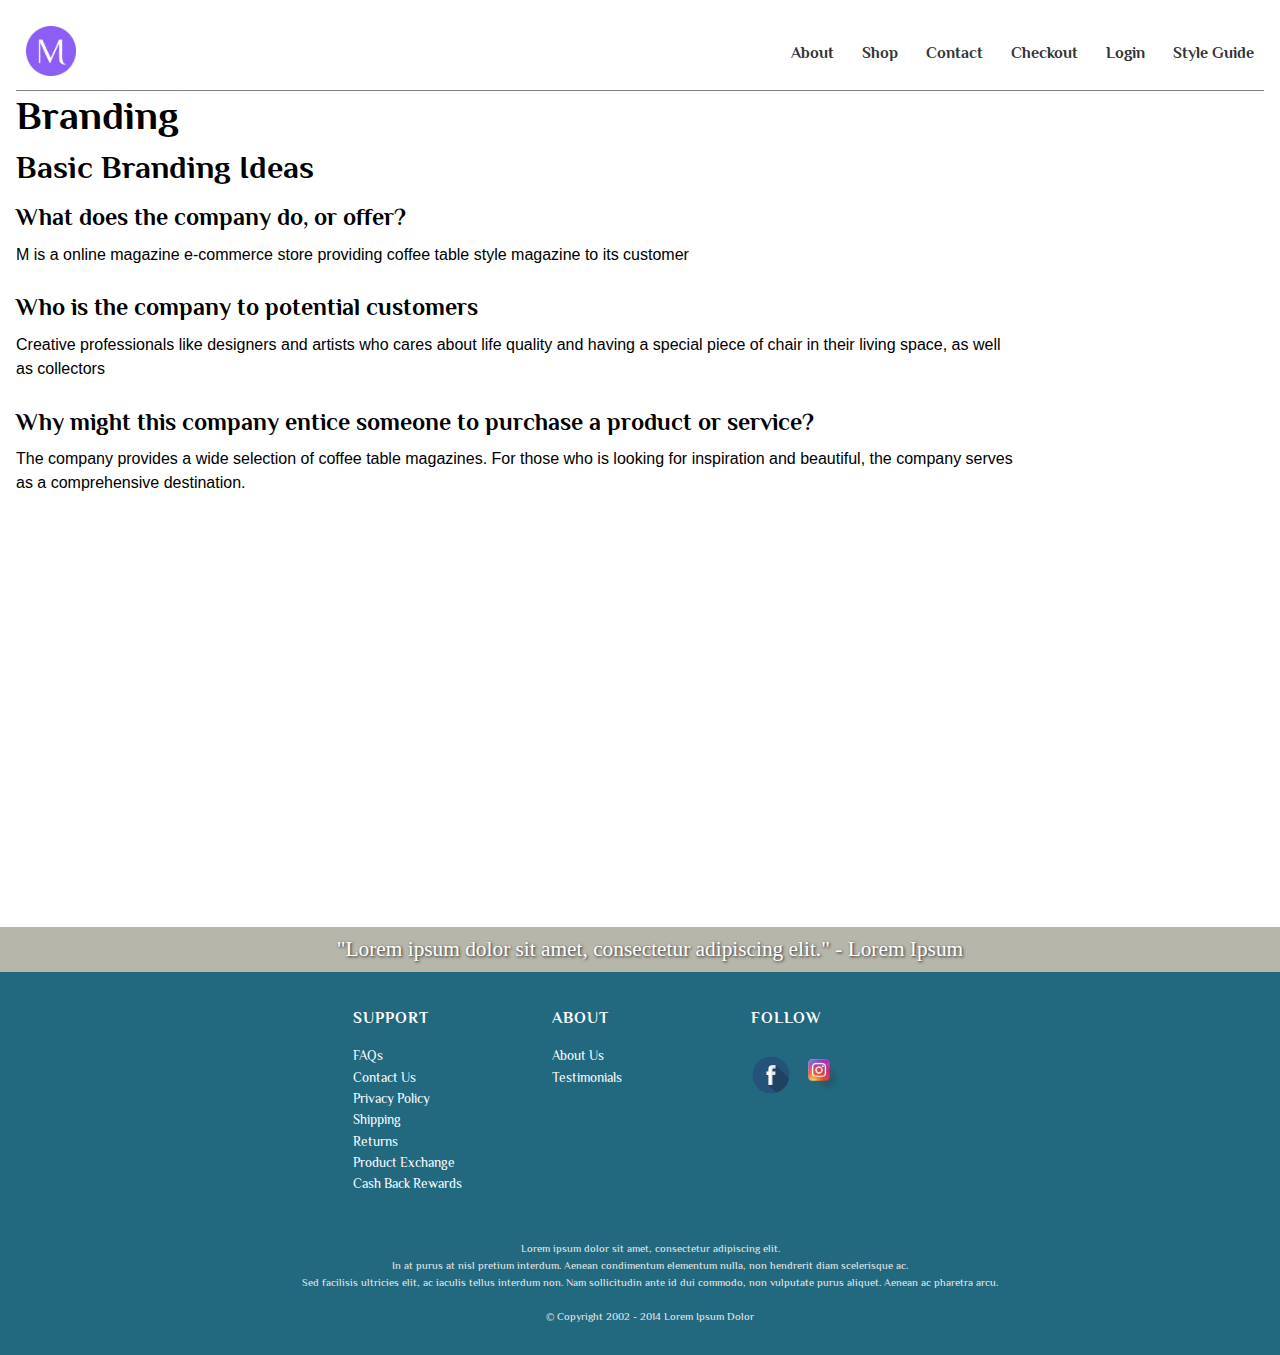
==== about.html @ 42def0a6 "added footer to all pages" ====
<!DOCTYPE html>
<html>
    <head>
        <meta charset="utf-8">
        <title>P01 - Style Guide Template</title>
        <link href="css/main.css" rel="stylesheet">
        <link rel="stylesheet" href="css/font.css">
        <link rel="stylesheet" href="css/normalize.css">
      </head>

      <div class="navbar">
        <div class="logo">
            <a href="homepage.html"><img src="img/logo.jpg" alt="Logo" width="100"></a>
        </div>
        <nav>
          <ul>
            <li><a href="#">About</a></li>
            <li><a href="shopping.html">Shop</a></li>
            <li><a href="contact.html">Contact</a></li>
            <li><a href="checkout.html">Checkout</a></li>
            <li><a href="login.html">Login</a></li>
            <li><a href="index.html">Style Guide</a></li>
          </ul>
        </nav>
      </div>

      <section class="element">
        <section class="branding">
            <h2>Branding</h2>
            <h3>Basic Branding Ideas</h3>
            <h4> What does the company do, or offer?</h4>
            <p>M is a online magazine e-commerce store providing coffee table style magazine to its customer </p>
            <h4> Who is the company to potential customers</h4>
            <p>Creative professionals like designers and artists who cares about life quality and having a special piece of chair in their living space, as well as collectors</p>
            <h4> Why might this company entice someone to purchase a product or service?</h4>
            <p>The company provides a wide selection of coffee table magazines. For those who is looking for inspiration and beautiful, the company serves as a comprehensive destination.</p>
        </section>
      </section>

      <div class="footerTest">
        <div id="motto">
          "Lorem ipsum dolor sit amet, consectetur adipiscing elit." - Lorem Ipsum
        </div>
        <div id="footerTest">
          <div class="footerWrap">
              <div class="toe">
                <h3>Support</h3>
                <a href="#">FAQs</a>
                <a href="#">Contact Us</a>
                <a href="#">Privacy Policy</a>
                <a href="#">Shipping</a>
                <a href="#">Returns</a>
                <a href="#">Product Exchange</a>
                <a href="#">Cash Back Rewards</a>
              </div>
              <div class="toe">
                <h3>About</h3>
                <a href="#">About Us</a>
                <a href="#">Testimonials</a>
              </div>
              <div class="toe">
                <h3>Follow</h3>
                <div id="social">
                  <img src="img/fb.png" alt="facebook" style="width:40px">
                  <img src="img/ig.png" alt="instagram" style="width: 50px;">
                </div>
                    
              </div>
            </div>
          </div>
        <div id="legal">
          Lorem ipsum dolor sit amet, consectetur adipiscing elit.
          <br>In at purus at nisl pretium interdum. Aenean condimentum elementum nulla, non hendrerit diam scelerisque ac.
            <br>Sed facilisis ultricies elit, ac iaculis tellus interdum non. Nam sollicitudin ante id dui commodo, non vulputate purus aliquet. Aenean ac pharetra arcu.
      <br><br>© Copyright 2002 - 2014 Lorem Ipsum Dolor
        </div>
      </div>

</html>
---- css/main.css ----
/*
  STYLE GUIDE STYLING 
  Default styling for the style guide 
*/





body {
  font-family: "Philosopher",serif;
  margin: 1rem !important;
  font-size: 1.0em;
}



/*
  having a line between each element section
*/

.element {
  padding-bottom: 2rem;
  border-top-width: 0.1rem;
  border-top-style: solid;
  border-top-color: #7F7F7F;
}


/** 
  heading and body styles
**/

h1{
  font-size: 3rem !important; /** 3times bigger than regular 1.0em **/
  margin-bottom: 1rem;
  
  }

h2 {
  font-size: 2.5rem;
  margin-bottom: 1rem;
}

h2:not(.specialH2){
  margin-top: 1rem;
  font-size: 2.5rem;
  margin-bottom: 1rem;
  

}


h2.specialH2{
  font-size: 2.5rem;
  margin-bottom: 1rem;
  
}

h3 {
  font-size: 2rem;
  margin-bottom: 1rem;
}

h4 {
  font-size: 1.5rem;
  margin-bottom: 1rem;
}

p {
  margin-top: 10px;
  max-width: 80%;
  font-family: Arial, Helvetica, sans-serif;
  line-height: 24px;
  font-size: 16px;
}

.biggerP{
font-size: 24px;
font-weight: normal;
margin-bottom: 16px;
margin-top: 16px;
}

.brandH1{

  margin-bottom: 0;
}
/** 
  in text link interaction
**/

.intextLink{
  
  text-decoration: none;
  color: #8C5EF6;
}

.intextLink:hover,
.intextLink:focus {

  text-decoration: underline;
  color: #8C5EF6;
}


  /* main nav style */
.navbar {
  display: flex;
  justify-content: space-between;
  align-items: center;
  background-color: #ffffff;
  padding: 10px;
}

.logo img {
  height: auto;
  width: 50px;
}

nav ul {
  list-style: none;
  margin: 0;
  padding: 0;
}

nav ul li {
  display: inline-block;
  margin-left: 24px;
}

nav ul li a {
  text-decoration: none;
  color: #333333;
  font-weight: bold;
}

nav ul li a:hover {
  color: #8C5EF6;
}

 /* top nav style */

nav a:hover {
  text-decoration: none;
  color:#8C5EF6;
}
nav a:focus{
  text-decoration: none;
  color:#8C5EF6;

}

/** 
  Task 4: Add a different hover and focus state styling to the image as a link.
  Source: from lab tutorial May 25
**/

img:hover, img:focus{
transform: scale(1.1);

}

code {
  background-color: #EEE;
  padding: 0.5rem;
  display: block;
}

/** radio with label **/
.radioGroup {
  display: flex;
  
}

.radioGroup label {
  display: flex;
  align-items: center;
  margin-right: 20px;
  
}

.radioGroup input[type="radio"] {
  margin-right: 5px;
}



/** \ Style the <input> and <label> source: https://learn.shayhowe.com/html-css/building-forms/ **/

.input-container {
  display: flex;
  flex-direction: column;
}
.input-container input[type="text"] {
  resize: vertical ;
  border-radius: 5px ;
  border: 1px solid gray ;
  max-width: 400px ;
  
}

input[type="text"]:hover, input[type="text"]:focus{
  border: 2px solid #8C5EF6 ;
}

.input-container #username {
 
  font-weight: bold ;
  color: black ;
}
/* 
  INTERACTIVE ELEMENTS -------------------
*/



/* Styling for the navigation button */

.submit:hover, .submit:focus {
  opacity: 0.7;
}

.submit{
  background-color: #8C5EF6;
  color: white;
  padding: 12px 20px;
  border: none;
  border-radius: 4px;
  text-decoration: none;
  font-size: 16px;

}

.reset{
  background-color: white;
  color: #8C5EF6;
  padding: 10px 20px;
  border: 2px solid #8C5EF6;
  border-radius: 4px;
  text-decoration: none;
  font-size: 16px;

}
.reset:hover, .reset:focus {
  opacity: 0.7;
}




/* 
  COMBINED ELEMENTS ------------------
*/


/* 
  Product list ELEMENTS -------------------
*/
.productCardContainer {
  display: flex;
  justify-content: space-between;

}

.productCard{
  
  box-shadow: 0 4px 8px 0 rgba(0, 0, 0, 0.2);
  width: 300px;
  height: auto;
  margin: auto;
  text-align: center;
  border-radius: 5px;

}


.price {
  color: #7F7F7F;
  margin: 0px;
  max-width: 100%;
}

.productText{
  margin: 16px;
  max-width: 100%;
}

.productCard .submit{
  margin-bottom: 24px;
  margin-top:auto;
}



/**Payment form style**/

.expiry-cvv-container {
  display: flex;
  justify-content: space-between;
}

.expiry-container,
.cvv-container {
  width: calc(50% - 5px);
}

.expiry-container label,
.cvv-container label {
  display: block;
  margin-bottom: 6px;
}

input[type=text] {
  color: black;
  width: 100%;
  padding: 12px;
  border: 1px solid #ccc;
  border-radius: 4px;
  box-sizing: border-box;
  margin-top: 6px;
  margin-bottom: 16px;
  resize: vertical;
}

input[type=submit] {
  background-color: #8C5EF6;
  color: white;
  padding: 12px 20px;
  border: none;
  border-radius: 4px;
  cursor: pointer;
}

input[type=submit]:hover {
  opacity: 0.7;
}

.PaymentForm {
  border-radius: 5px;
 
  padding: 20px;
  max-width: 400px;
  margin: 0 auto;
  background-color: #ffffff;

  box-shadow: 1px 4px 8px 1px rgba(0, 0, 0, 0.2);
}




/* Colors
// ---------------------*/
.color-1 {background: black;} 
.color-2 {background: white; border: 1px solid #7F7F7F;} 
.color-3 {background: #8C5EF6;} 
.color-4 {background: #7F7F7F;}



ul#colors {
  width: 50%; 
  position: relative; 
  padding-top: 30px; 
  margin: 0 auto; 
  margin-bottom: 75px; 
  text-align: center; 
  list-style: none;
  display: flex; 
  justify-content: center;
  flex-wrap: wrap;
}


li.colorCircle { 
  width: 100px; 
  height: 100px; 
  border-radius: 50%;
  display: flex; 
  align-items: center;
  display: inline-block; 
  justify-content: center;
  margin-right: 32px;}

.colorHex { 
  position: relative; 
  color: black; 
  top: 120px; 
 
  
  white-space: nowrap;
}

.colorHex p{
  text-align: center;
  line-height: 10px;
}

  /** Check out cart**/

  .wholecart{
    overflow: auto;
    
    
  }
  .CartContainer{
    width: 70%;
    height: auto;
    background-color: #ffffff;
      border-radius: 8px;
      box-shadow: 1px 4px 8px 1px rgba(0, 0, 0, 0.2);
      
  }
  
  .Header{
    margin: auto;
    width: 90%;
    height: 15%;
    display: flex;
    justify-content: space-between;
    align-items: center;
  }
  
  .Heading{
    color: black;
    margin-top: 16px !important;
    margin-bottom: 24px !important;
  }
  
  .Action{
    font-size: 14px;
    color: #7F7F7F;
    cursor: pointer;
    border-bottom: 1px solid #7F7F7F;
  }
  
  .Cart-Items{
    margin: auto;
    width: 90%;
    height: 30%;
    display: flex;
    justify-content: space-between;
    align-items: center;
    margin-bottom: 24px;
  }

  .image-box{
    width: 15%;
    text-align: center;
  }
  .about{
    height: 100%;
    width: 24%;
  }

  .title{
    color: black;
    margin: 0 !important;
  }

 
 
  
  .counter{
    width: 15%;
    display: flex;
    justify-content: space-between;
    align-items: center;
  }

  .btn{
    width: 40px;
    height: 40px;
    border-radius: 50%;
    background-color: #d9d9d9;
    display: flex;
    justify-content: center;
    align-items: center;
    font-size: 20px;
    font-weight: 900;
    color: black;
    cursor: pointer;
  }
  .count{
    font-size: 20px;
   
    font-weight: 600;
    color: black;
  }
  
  .prices{
    height: 100%;
    text-align: right;
  }
  .amount{
    padding-top: 20px;
    font-weight: bold;
    color: black;
  }
  .amount p{
    font-size: 24px !important;
    margin: 0;

  }

  .save{
    padding-top: 5px;
    font-size: 14px;

    font-weight: 600;
    color: #8C5EF6;
    cursor: pointer;
  }
  .remove{
    padding-top: 5px;
    font-size: 14px;
    color: #7F7F7F;
    cursor: pointer;
  }
  
  .pad{
    margin-top: 5px;
    
  }
  
  
  .checkout{
    float: right;
    margin-right: 5%;
    width: 28%;
    margin-bottom: 50px;
  }
  .total{
    
    width: 100%;
    display: flex;
    justify-content: space-between;
  }
  .Subtotal{
    font-size: 22px;
    
    font-weight: 700;
    color: black;
  }
  .items p {
    color: #909090;
    margin-top: 5px;
    line-height: 10px;
  }
  .total-amount{
    
    color: black;
  }
  .total h2{
    margin: 0;
  }



  /**image flexbox**/
  .imageContainer {
    margin-top: 32px;
    display: flex;
    flex-wrap: wrap;
    gap:24px;
  }
  
  .imageContainer img {
    flex: 1;
  }
  

    /** responsive **/
  @media screen and (max-width: 600px) {
    .productCardContainer {
      flex-direction: column;
    }
    
    .productCard {
      margin-bottom: 32px;
    }
  }

  .hover01 figure img {
    -webkit-transform: scale(1);
    transform: scale(1);
    -webkit-transition: .3s ease-in-out;
    transition: .3s ease-in-out;
  }
  .hover01 figure:hover img {
    -webkit-transform: scale(1.3);
    transform: scale(1.1);
  }


   /** Contact page style **/

  .ContactForm {
    border-radius: 5px;
    padding: 20px;
    max-width: 600px;
    margin: 0 auto;
    background-color: #ffffff;
    box-shadow: 1px 4px 8px 1px rgba(0, 0, 0, 0.2);
  }


  .ContactForm textarea {
    color: black;
    width: 100%;
    padding: 12px;
    border: 1px solid #ccc;
    border-radius: 4px;
    box-sizing: border-box;
    margin-top: 6px;
    margin-bottom: 16px;
    resize: vertical;
  }


 /** Login page style **/
  .loginForm{
    border-radius: 5px;
    padding: 20px;
    max-width: 400px;
    margin: 0 auto;
    background-color: #ffffff;
    box-shadow: 1px 4px 8px 1px rgba(0, 0, 0, 0.2);
  }
  
  .loginForm h3{

    text-align: center;
    margin-bottom: 32px;
  }

  .footerTest{
    width: 100%;
    margin: 30% auto;
    position: absolute;
    left: 0;
    z-index: -1;
  }
  
  #motto{
    background: #B6B6AB;
    text-align: center;
    width: 100%;
    padding: 10px;
    color: #fff;
    font: 16pt Georgia;
    text-shadow: 1px 1px 3px rgba(0, 0, 0, 0.8);
  }
  
  #footerTest{
    background: #22697F;
    padding: 15px 0 15px 0;
  }
  
  .footerWrap{
    margin: auto;
    width: 600px; 
    padding: 5px 0 5px 25px;
  }
  
  .toe{
    overflow: hidden;
    display: inline-block;
    width: 180px;
    margin: 0 15px 15px 0;
    font-size: 10pt;
    line-height: 1.6em;
    vertical-align: top;
  }
  
  .toe a{
    display: block;
    text-decoration: none;
    color: #fff;
  }
  
  .toe a:hover{
    text-decoration: underline;
  }
  
  .toe h3{
    color: #fff;
    text-transform: uppercase;
    text-align: center;
    font-size: 12pt;
    display: inline-block;
    letter-spacing: 1px;
  }
  
  #legal{
    width: 100%;
    text-align: center;
    color: #EAEAEA;
    background: #22697F;
    font-size: 8pt;
    line-height: 1.6em;
    padding: 10px 10px 30px 10px;
  }
  
  #social a{
    display: inline-block;
    width: 29px;
    height: 29px;
    margin: 0 3px 3px 0;
  }
---- css/font.css ----
@font-face {
    font-family: "Philosopher";
    font-weight: bold;
    font-style: normal;
    src: url(../font/Philosopher-Bold.ttf);
   /** src: url(../fonts/Quan.woff) format('woff'); **/
}

@font-face {
    font-family: "Philosopher";
    font-weight: normal;
    font-style: normal;
    src: url(../font/Philosopher-Regular.ttf);
   /** src: url(../fonts/Quan.woff) format('woff'); **/
}
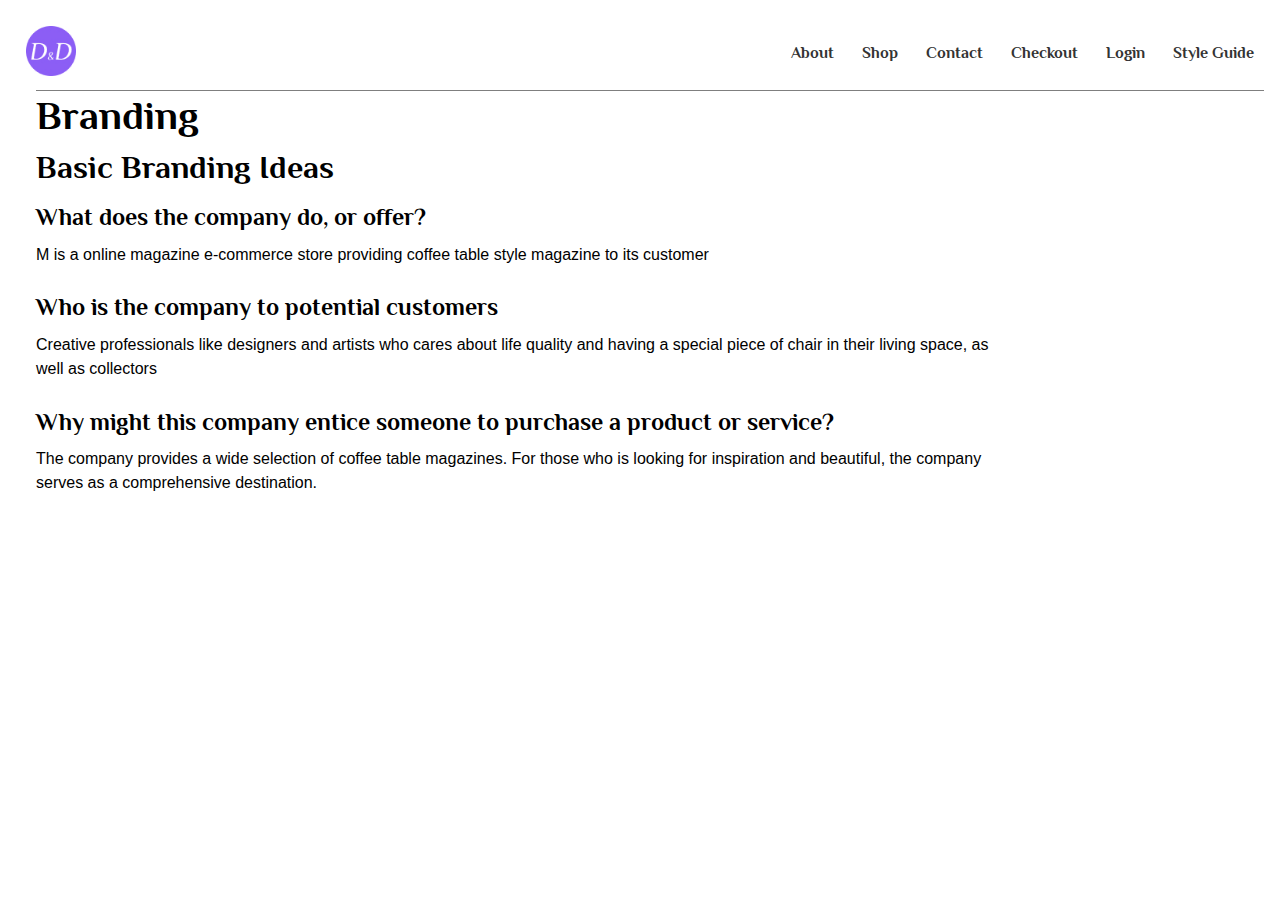
==== commit 2945de8f: "deleted old footer" ====
--- a/about.html
+++ b/about.html
@@ -37,43 +37,4 @@
         </section>
       </section>
 
-      <div class="footerTest">
-        <div id="motto">
-          "Lorem ipsum dolor sit amet, consectetur adipiscing elit." - Lorem Ipsum
-        </div>
-        <div id="footerTest">
-          <div class="footerWrap">
-              <div class="toe">
-                <h3>Support</h3>
-                <a href="#">FAQs</a>
-                <a href="#">Contact Us</a>
-                <a href="#">Privacy Policy</a>
-                <a href="#">Shipping</a>
-                <a href="#">Returns</a>
-                <a href="#">Product Exchange</a>
-                <a href="#">Cash Back Rewards</a>
-              </div>
-              <div class="toe">
-                <h3>About</h3>
-                <a href="#">About Us</a>
-                <a href="#">Testimonials</a>
-              </div>
-              <div class="toe">
-                <h3>Follow</h3>
-                <div id="social">
-                  <img src="img/fb.png" alt="facebook" style="width:40px">
-                  <img src="img/ig.png" alt="instagram" style="width: 50px;">
-                </div>
-                    
-              </div>
-            </div>
-          </div>
-        <div id="legal">
-          Lorem ipsum dolor sit amet, consectetur adipiscing elit.
-          <br>In at purus at nisl pretium interdum. Aenean condimentum elementum nulla, non hendrerit diam scelerisque ac.
-            <br>Sed facilisis ultricies elit, ac iaculis tellus interdum non. Nam sollicitudin ante id dui commodo, non vulputate purus aliquet. Aenean ac pharetra arcu.
-      <br><br>© Copyright 2002 - 2014 Lorem Ipsum Dolor
-        </div>
-      </div>
-
 </html>--- a/css/main.css
+++ b/css/main.css
@@ -24,6 +24,7 @@
   border-top-width: 0.1rem;
   border-top-style: solid;
   border-top-color: #7F7F7F;
+  margin-left: 20px;
 }
 
 
@@ -156,7 +157,7 @@
   Source: from lab tutorial May 25
 **/
 
-img:hover, img:focus{
+img:hover:not(.non-hoverable), img:focus:not(.non-hoverable){
 transform: scale(1.1);
 
 }
@@ -260,7 +261,8 @@
 .productCardContainer {
   display: flex;
   justify-content: space-between;
-
+  flex-wrap: wrap;
+  margin-top: 20px;
 }
 
 .productCard{
@@ -291,7 +293,16 @@
   margin-top:auto;
 }
 
-
+.centered-button {
+  text-align: center;
+}
+
+.container-button {
+  display: flex;
+  justify-content: center;
+  align-items: center;
+  height: 20vh; /* Optional, to center vertically as well */
+}
 
 /**Payment form style**/
 
@@ -571,27 +582,7 @@
   }
   
 
-    /** responsive **/
-  @media screen and (max-width: 600px) {
-    .productCardContainer {
-      flex-direction: column;
-    }
-    
-    .productCard {
-      margin-bottom: 32px;
-    }
-  }
-
-  .hover01 figure img {
-    -webkit-transform: scale(1);
-    transform: scale(1);
-    -webkit-transition: .3s ease-in-out;
-    transition: .3s ease-in-out;
-  }
-  .hover01 figure:hover img {
-    -webkit-transform: scale(1.3);
-    transform: scale(1.1);
-  }
+  
 
 
    /** Contact page style **/
@@ -635,78 +626,148 @@
     margin-bottom: 32px;
   }
 
-  .footerTest{
-    width: 100%;
-    margin: 30% auto;
+   /** footer **/
+
+  .footer {
+    display: flex;
+    flex-flow: row wrap;
+    padding: 30px 30px 20px 30px;
+   
+    background-color: #fff;
+    border-top: 1px solid #7F7F7F;
+    justify-content: space-between;
+  }
+  
+  /** 
+  .footer > * {
+    flex:  1 100%;
+  }
+  **/
+
+  .footer__addr {
+    margin-right: 1.25em;
+    margin-bottom: 2em;
+  }
+  
+  .subBox{
+    display: flex;
+    gap:16px;
+    flex-direction: row;
+    align-items: baseline;
+  }
+  .subBox .submit{
+    height: 42px;
+  }
+
+  .subBox input[type=text]{
+    width: 280px;
+  }
+
+
+.legal p{
+  font-size: 14px;
+  color: #7F7F7F;
+}
+  
+
+  
+  .nav__title {
+    font-size: 18px;
+    font-weight: bold;
+  }
+
+  
+
+  
+  .footer ul {
+    list-style: none;
+    padding-left: 0;
+  }
+  
+  .footer li {
+    line-height: 2em;
+  }
+  
+  .footer a {
+    text-decoration: none;
+  }
+  
+  .footer__nav {
+    display: flex;
+    gap: 32px;
+  }
+  
+  .footer__nav > * {
+
+    margin-right: 1.25em;
+  }
+  
+  .nav__ul a {
+    color: black;
+  }
+
+
+  .ft-social-list {
+    display: flex;
+    gap:40px;
+    margin: 0;
+   
+  }
+  .ft-social-list li {
+    margin-right: 0.5rem;
+    font-size: 1.75rem;
+  
+  }
+
+  .ft-social-list a{
+    color: #7F7F7F;
+
+  }
+  
+  /**homepage style**/
+  .container{
+    display:flex;
+    position: relative;
+    gap: 10px;
+  }
+
+  .box2{
+    flex: 1;
+    display: flex;
+    flex-direction: column;
+    padding: 20vw;
+  }
+
+  .newmargin{
     position: absolute;
-    left: 0;
-    z-index: -1;
-  }
-  
-  #motto{
-    background: #B6B6AB;
-    text-align: center;
-    width: 100%;
-    padding: 10px;
-    color: #fff;
-    font: 16pt Georgia;
-    text-shadow: 1px 1px 3px rgba(0, 0, 0, 0.8);
-  }
-  
-  #footerTest{
-    background: #22697F;
-    padding: 15px 0 15px 0;
-  }
-  
-  .footerWrap{
-    margin: auto;
-    width: 600px; 
-    padding: 5px 0 5px 25px;
-  }
-  
-  .toe{
-    overflow: hidden;
-    display: inline-block;
-    width: 180px;
-    margin: 0 15px 15px 0;
-    font-size: 10pt;
-    line-height: 1.6em;
-    vertical-align: top;
-  }
-  
-  .toe a{
-    display: block;
-    text-decoration: none;
-    color: #fff;
-  }
-  
-  .toe a:hover{
-    text-decoration: underline;
-  }
-  
-  .toe h3{
-    color: #fff;
-    text-transform: uppercase;
-    text-align: center;
-    font-size: 12pt;
-    display: inline-block;
-    letter-spacing: 1px;
-  }
-  
-  #legal{
-    width: 100%;
-    text-align: center;
-    color: #EAEAEA;
-    background: #22697F;
-    font-size: 8pt;
-    line-height: 1.6em;
-    padding: 10px 10px 30px 10px;
-  }
-  
-  #social a{
-    display: inline-block;
-    width: 29px;
-    height: 29px;
-    margin: 0 3px 3px 0;
-  }
-  
+    right: 10%;
+    width: 30%;
+  }
+
+  
+ 
+  
+  
+  
+  
+    /** responsive **/
+    @media screen and (max-width: 600px) {
+      .productCardContainer {
+        flex-direction: column;
+      }
+      
+      .productCard {
+        margin-bottom: 32px;
+      }
+    }
+  
+    .hover01 figure img {
+      -webkit-transform: scale(1);
+      transform: scale(1);
+      -webkit-transition: .3s ease-in-out;
+      transition: .3s ease-in-out;
+    }
+    .hover01 figure:hover img {
+      -webkit-transform: scale(1.3);
+      transform: scale(1.1);
+    }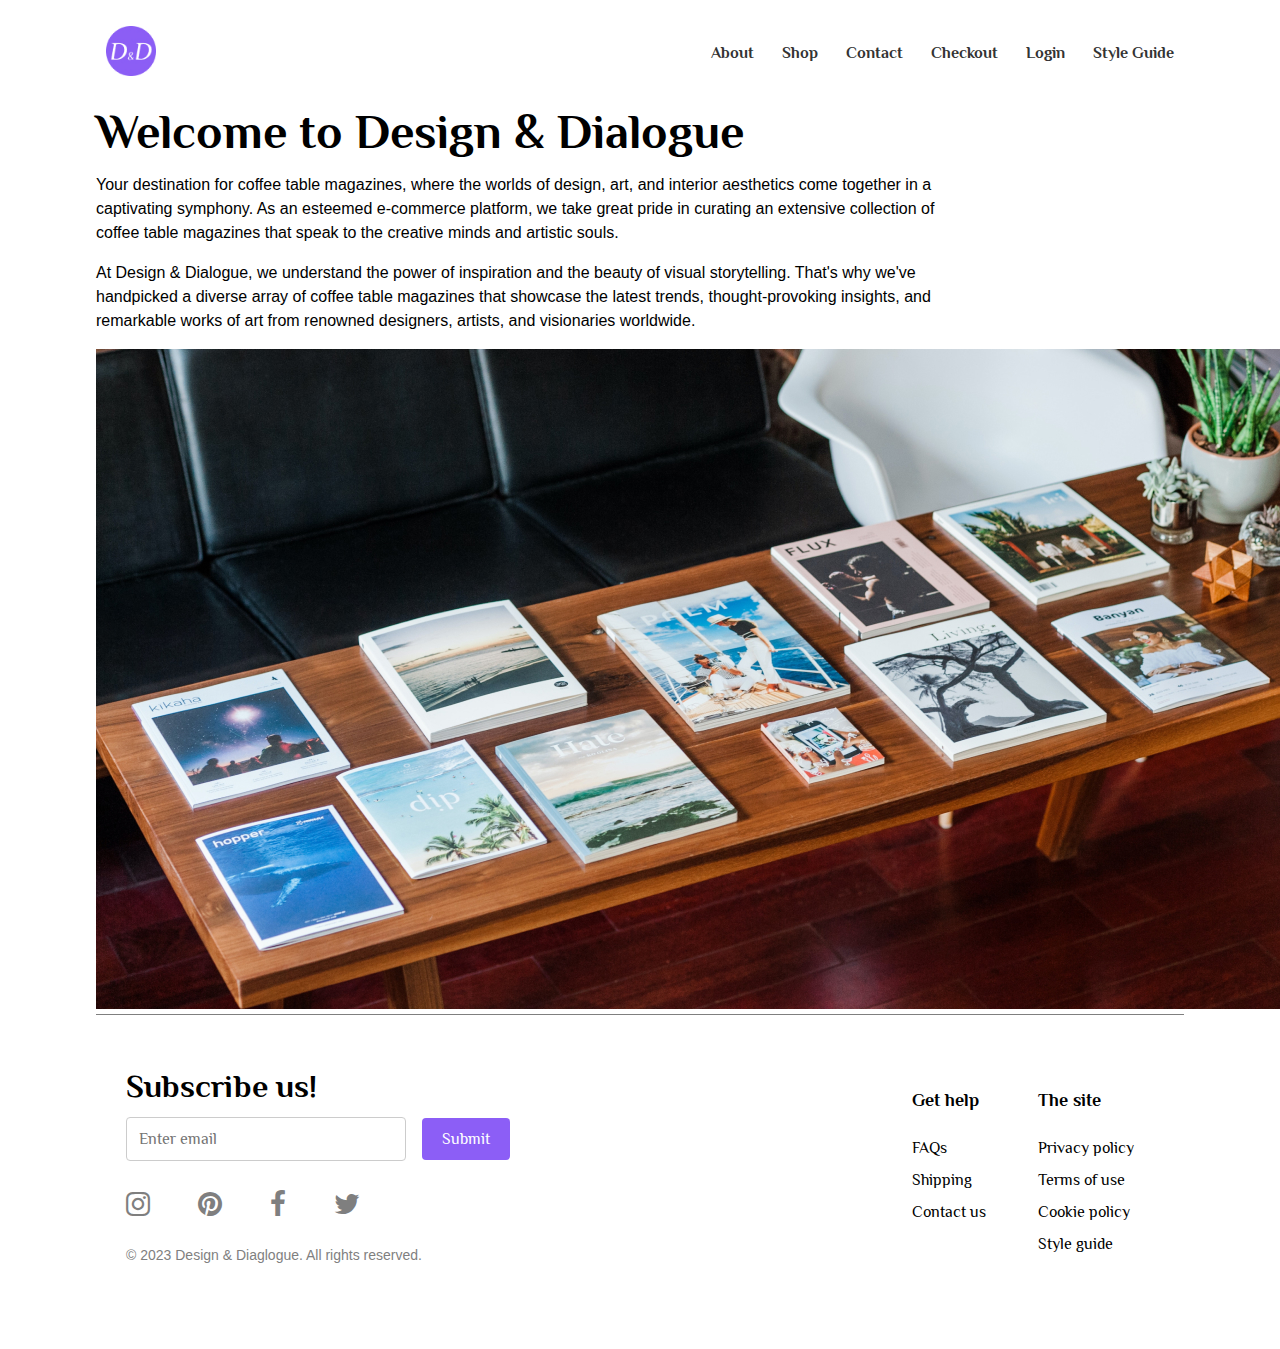
==== commit 37d6277c: "Update about us and margin" ====
--- a/about.html
+++ b/about.html
@@ -6,8 +6,11 @@
         <link href="css/main.css" rel="stylesheet">
         <link rel="stylesheet" href="css/font.css">
         <link rel="stylesheet" href="css/normalize.css">
+        <link href="https://maxcdn.bootstrapcdn.com/font-awesome/4.1.0/css/font-awesome.min.css" rel="stylesheet">
       </head>
+<body>
 
+  <!-- Nav -->
       <div class="navbar">
         <div class="logo">
             <a href="homepage.html"><img src="img/logo.jpg" alt="Logo" width="100"></a>
@@ -24,17 +27,95 @@
         </nav>
       </div>
 
-      <section class="element">
-        <section class="branding">
-            <h2>Branding</h2>
-            <h3>Basic Branding Ideas</h3>
-            <h4> What does the company do, or offer?</h4>
-            <p>M is a online magazine e-commerce store providing coffee table style magazine to its customer </p>
-            <h4> Who is the company to potential customers</h4>
-            <p>Creative professionals like designers and artists who cares about life quality and having a special piece of chair in their living space, as well as collectors</p>
-            <h4> Why might this company entice someone to purchase a product or service?</h4>
-            <p>The company provides a wide selection of coffee table magazines. For those who is looking for inspiration and beautiful, the company serves as a comprehensive destination.</p>
-        </section>
-      </section>
+
+      <!-- Hero section -->
+
+  <div class="aboutHero">
+
+<h1>Welcome to Design & Dialogue</h1>
+<p>Your destination for coffee table magazines, where the worlds of design, art, and interior aesthetics come together in a captivating symphony. As an esteemed e-commerce platform, we take great pride in curating an extensive collection of coffee table magazines that speak to the creative minds and artistic souls.
+
+</p>
+<p>
+  At Design & Dialogue, we understand the power of inspiration and the beauty of visual storytelling. That's why we've handpicked a diverse array of coffee table magazines that showcase the latest trends, thought-provoking insights, and remarkable works of art from renowned designers, artists, and visionaries worldwide.</p>
+
+<img src="img/aboutHero.jpg" alt="about hero image">
+  </div>
+
+      <!-- Footer section -->
+<footer class="footer">
+  <div class="footer__addr">
+    <h3 >Subscribe us!</h3>
+        
+    <div class="subBox">
+    <input type="text" id="cname" name="cardholdername" placeholder="Enter email">
+    <button type="button" class="submit">Submit</button>
+  </div>
+
+   <!-- Footer social -->
+   <div class="ft-social">
+    <ul class="ft-social-list">
+      <li><a href="#"><i class="fa fa-instagram"></i></a></li>
+      <li><a href="#"><i class="fa fa-pinterest"></i></a></li>
+      <li><a href="#"><i class="fa fa-facebook"></i></a></li>
+      <li><a href="#"><i class="fa fa-twitter"></i></a></li>
+      
+    </ul>
+  </div>
+
+    <div class="legal">
+      <p>&copy; 2023 Design & Diaglogue. All rights reserved.</p>
+      
+    </div>
+
+  </div>
+  
+  <ul class="footer__nav">
+    <li class="nav__item">
+      <h4 class="nav__title">Get help</h4>
+
+      <ul class="nav__ul">
+        <li>
+          <a href="#">FAQs</a>
+        </li>
+
+        <li>
+          <a href="#">Shipping</a>
+        </li>
+            
+        <li>
+          <a href="#">Contact us</a>
+        </li>
+      </ul>
+    </li>
+    
+    <li class="nav__item">
+      <h4 class="nav__title">The site</h4>
+      
+      <ul class="nav__ul">
+        <li>
+          <a href="#">Privacy policy</a>
+        </li>
+        
+        <li>
+          <a href="#">Terms of use</a>
+        </li>
+        
+        <li>
+          <a href="#">Cookie policy</a>
+        </li>
+        
+        <li>
+          <a href="#">Style guide</a>
+        </li>
+    
+      </ul>
+    </li>
+
+  </ul>
+  
+
+</footer>
+</body>
 
 </html>--- a/css/main.css
+++ b/css/main.css
@@ -9,7 +9,7 @@
 
 body {
   font-family: "Philosopher",serif;
-  margin: 1rem !important;
+  margin: 1rem  6rem 1rem 6rem !important;
   font-size: 1.0em;
 }
 
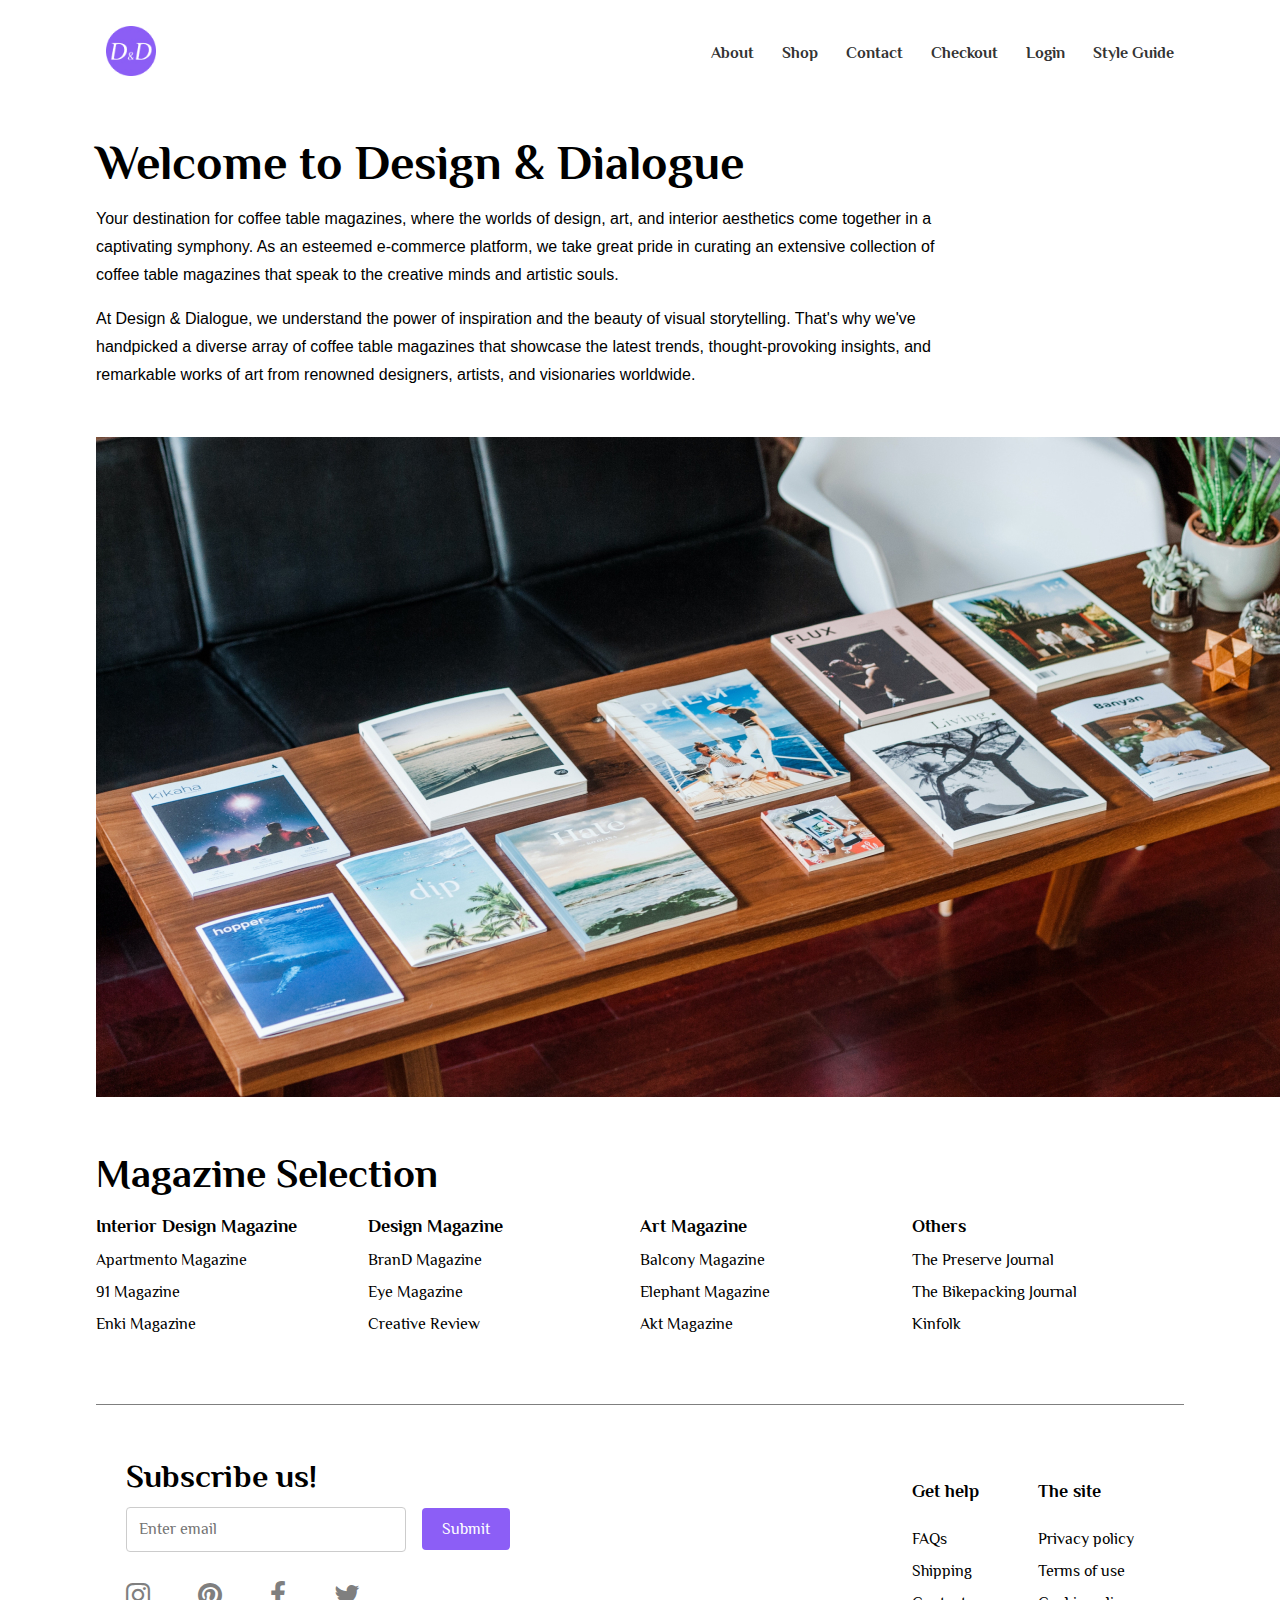
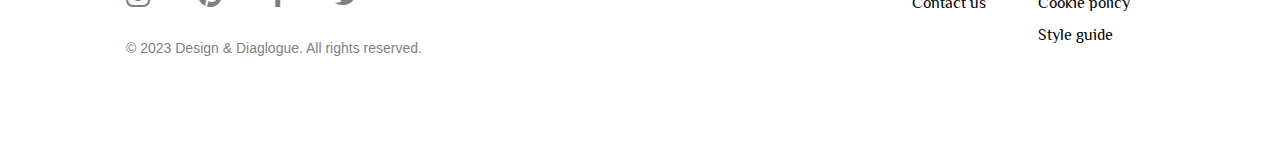
==== commit b572797b: "Update About Us" ====
--- a/about.html
+++ b/about.html
@@ -39,8 +39,42 @@
 <p>
   At Design & Dialogue, we understand the power of inspiration and the beauty of visual storytelling. That's why we've handpicked a diverse array of coffee table magazines that showcase the latest trends, thought-provoking insights, and remarkable works of art from renowned designers, artists, and visionaries worldwide.</p>
 
-<img src="img/aboutHero.jpg" alt="about hero image">
+<img class="non-hoverable" src="img/aboutHero.jpg" alt="about hero image">
   </div>
+
+  <!-- Magazine selection section -->
+  <div class="magaSec">
+<h2>Magazine Selection</h2>
+
+  <div class="magaList">
+    <ul class="magaItem">
+      <li><h4 class="listTitle"> Interior Design Magazine</h4></li>
+      <li><a href="https://www.apartamentomagazine.com/">Apartmento Magazine</a></li>
+      <li><a href="https://www.91magazine.co.uk/">91 Magazine</a></li>
+      <li><a href="https://enkimagazine.com/">Enki Magazine</a></li>
+    </ul>
+    <ul class="magaItem">
+      <li><h4 class="listTitle"> Design Magazine</h4></li>
+      <li><a href="https://www.instagram.com/brandmagazine.hk/?hl=en">BranD Magazine</a></li>
+      <li><a href="https://www.eyemagazine.com/">Eye Magazine</a></li>
+      <li><a href="https://www.creativereview.co.uk/">Creative Review</a></li>
+    </ul>
+    <ul class="magaItem">
+      <li><h4 class="listTitle"> Art Magazine</h4></li>
+      <li><a href="https://www.balconymagazine.com/">Balcony Magazine</a></li>
+      <li><a href="https://elephant.art/">Elephant Magazine</a></li>
+      <li><a href="https://www.aktmagazine.com/shop/">Akt Magazine</a></li>
+    </ul>
+    <ul class="magaItem">
+      <li><h4 class="listTitle"> Others</h4></li>
+      <li><a href="https://www.thepreservejournal.com/">The Preserve Journal</a></li>
+      <li><a href="https://bikepacking.com/news/introducing-the-bikepacking-journal/">The Bikepacking Journal</a></li>
+      <li><a href="https://www.kinfolk.com/">Kinfolk</a></li>
+    </ul>
+  </div>
+
+</div>
+  
 
       <!-- Footer section -->
 <footer class="footer">
--- a/css/main.css
+++ b/css/main.css
@@ -72,7 +72,7 @@
   margin-top: 10px;
   max-width: 80%;
   font-family: Arial, Helvetica, sans-serif;
-  line-height: 24px;
+  line-height: 28px;
   font-size: 16px;
 }
 
@@ -582,7 +582,7 @@
   }
   
 
-  
+
 
 
    /** Contact page style **/
@@ -745,8 +745,56 @@
   }
 
   
- 
-  
+   /** About Page Hero Selection**/
+  .aboutHero{
+    margin-top: 64px;
+  }
+
+  .aboutHero img{
+margin-top: 32px;
+  }
+  /** About Page Magazine Selection**/
+  .magaSec{
+ margin-top: 64px;
+ margin-bottom: 64px;
+  }
+
+  .magaList{
+    display: flex;
+   
+  }
+  
+  .magaItem {
+    list-style: none;
+    padding: 0;
+    margin: 0;
+    flex: 1;
+  }
+  .magaSec h2{
+    margin-bottom: 0;
+  }
+
+  .magaItem h4{
+    font-size: 18px;
+    margin-bottom: 0;
+  }
+  
+  .magaItem li {
+    /* Add any additional styling for list items here */
+    line-height: 2;
+  }
+
+  .magaItem a{
+
+    text-decoration: none;
+    color: black;
+  }
+
+  .magaItem a:hover,   .magaItem a:focus{
+
+    color: #8C5EF6;
+  }
+
   
   
   
@@ -759,6 +807,12 @@
       .productCard {
         margin-bottom: 32px;
       }
+
+      .magaList{
+        display: flex;
+        flex-flow: column wrap;
+      }
+
     }
   
     .hover01 figure img {
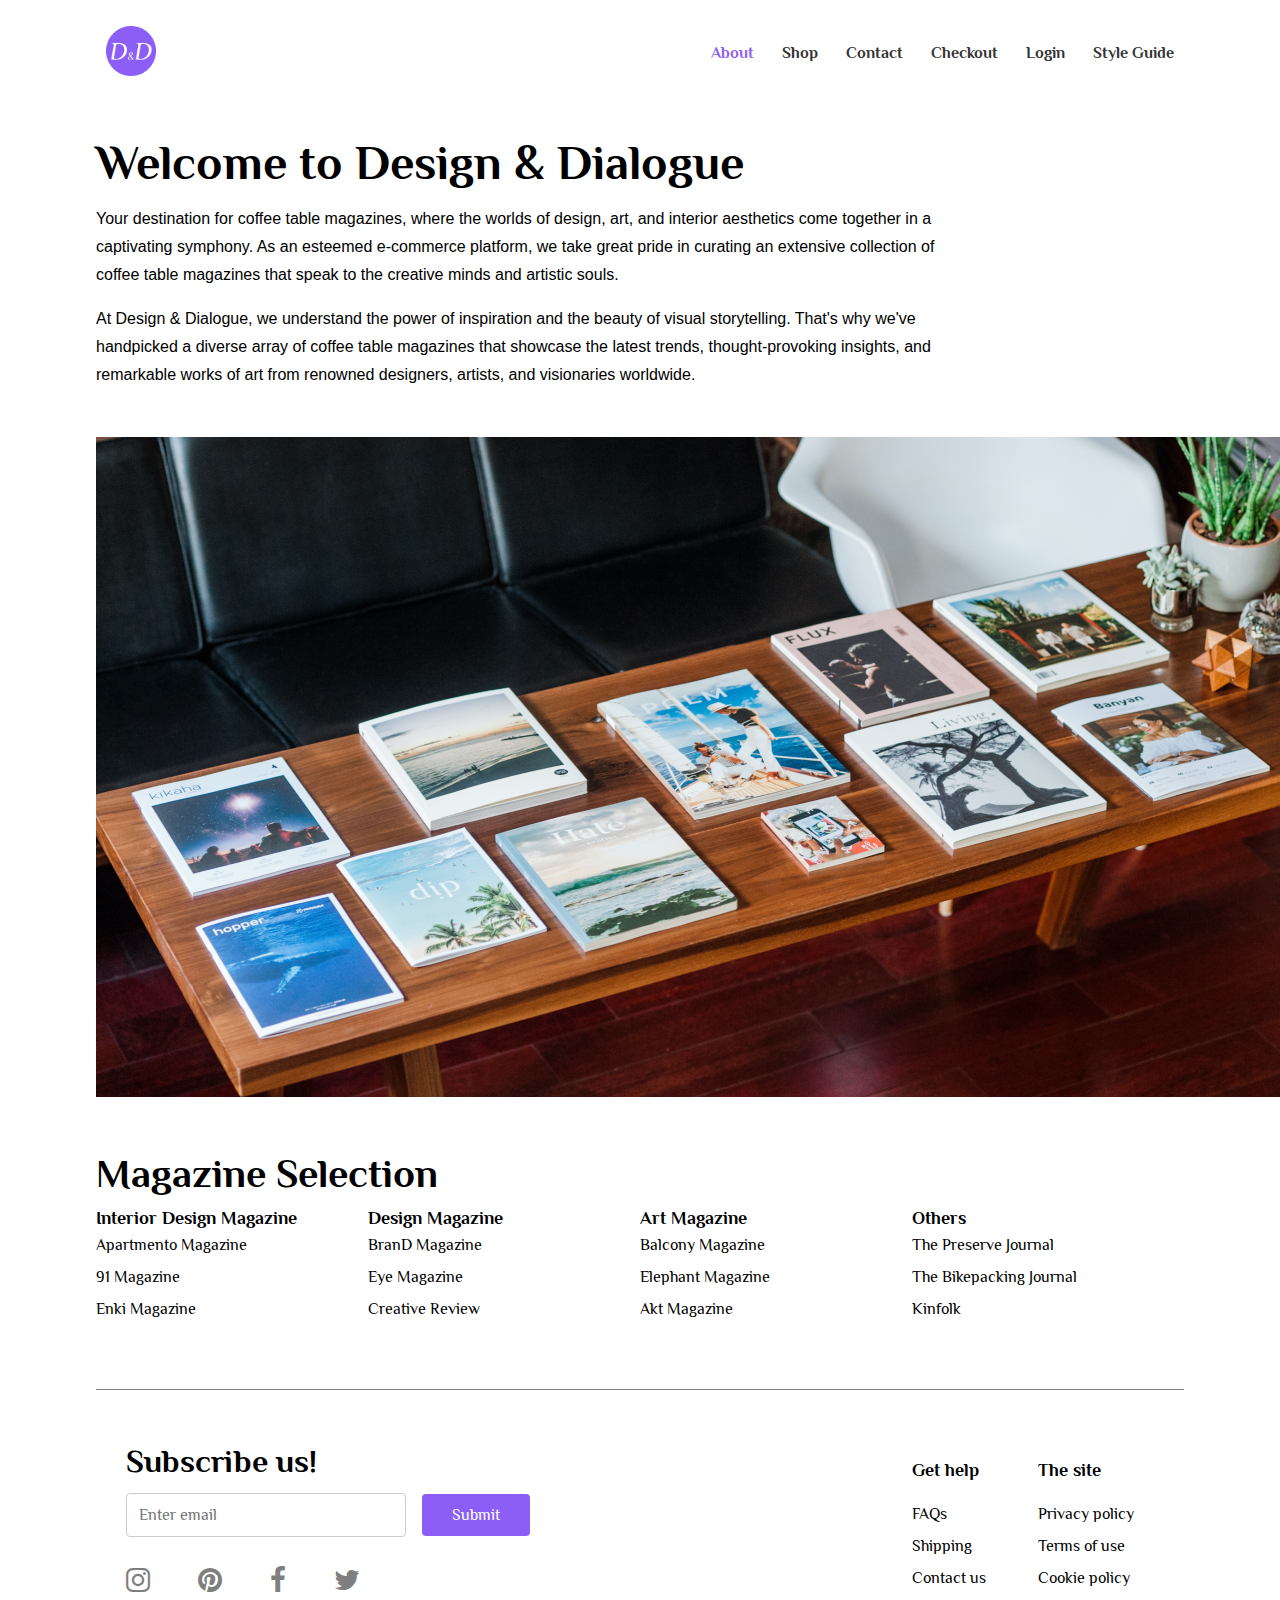
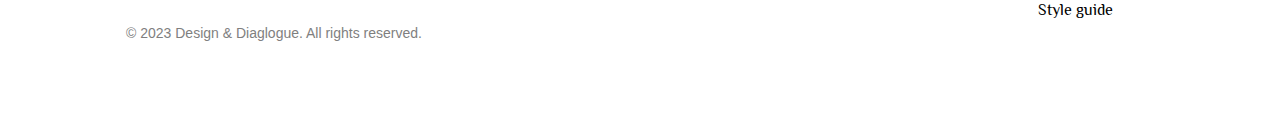
==== commit 412a1134: "update nav active state" ====
--- a/about.html
+++ b/about.html
@@ -17,7 +17,7 @@
         </div>
         <nav>
           <ul>
-            <li><a href="#">About</a></li>
+            <li class="active"><a href="#">About</a></li>
             <li><a href="shopping.html">Shop</a></li>
             <li><a href="contact.html">Contact</a></li>
             <li><a href="checkout.html">Checkout</a></li>
--- a/css/main.css
+++ b/css/main.css
@@ -20,10 +20,7 @@
 */
 
 .element {
-  padding-bottom: 2rem;
-  border-top-width: 0.1rem;
-  border-top-style: solid;
-  border-top-color: #7F7F7F;
+  padding-bottom: 3rem;
   margin-left: 20px;
 }
 
@@ -65,6 +62,7 @@
 
 h4 {
   font-size: 1.5rem;
+  line-height: 1.2;
   margin-bottom: 1rem;
 }
 
@@ -152,6 +150,10 @@
 
 }
 
+nav ul li.active a {
+  color: #8C5EF6;
+}
+
 /** 
   Task 4: Add a different hover and focus state styling to the image as a link.
   Source: from lab tutorial May 25
@@ -171,6 +173,8 @@
 /** radio with label **/
 .radioGroup {
   display: flex;
+  justify-content: space-between;
+  margin-bottom: 16px;
   
 }
 
@@ -225,7 +229,7 @@
 .submit{
   background-color: #8C5EF6;
   color: white;
-  padding: 12px 20px;
+  padding: 12px 30px;
   border: none;
   border-radius: 4px;
   text-decoration: none;
@@ -236,7 +240,7 @@
 .reset{
   background-color: white;
   color: #8C5EF6;
-  padding: 10px 20px;
+  padding: 10px 40px;
   border: 2px solid #8C5EF6;
   border-radius: 4px;
   text-decoration: none;
@@ -267,7 +271,7 @@
 
 .productCard{
   
-  box-shadow: 0 4px 8px 0 rgba(0, 0, 0, 0.2);
+  border: 1px solid #909090;
   width: 300px;
   height: auto;
   margin: auto;
@@ -351,11 +355,13 @@
   border-radius: 5px;
  
   padding: 20px;
-  max-width: 400px;
+  max-width: 500px;
   margin: 0 auto;
   background-color: #ffffff;
 
-  box-shadow: 1px 4px 8px 1px rgba(0, 0, 0, 0.2);
+  border:1px solid #7F7F7F;
+  margin-bottom: 32px;
+  margin-left:0px;
 }
 
 
@@ -412,15 +418,16 @@
 
   .wholecart{
     overflow: auto;
-    
+    margin-top: 64px;
+    margin-bottom: 64px;
     
   }
   .CartContainer{
     width: 70%;
     height: auto;
     background-color: #ffffff;
-      border-radius: 8px;
-      box-shadow: 1px 4px 8px 1px rgba(0, 0, 0, 0.2);
+
+    
       
   }
   
@@ -429,21 +436,24 @@
     width: 90%;
     height: 15%;
     display: flex;
-    justify-content: space-between;
-    align-items: center;
+   justify-content: space-between;
+    align-items: baseline;
+    border-bottom: 1px solid #909090;
+   
   }
   
   .Heading{
     color: black;
     margin-top: 16px !important;
     margin-bottom: 24px !important;
+    
   }
   
   .Action{
     font-size: 14px;
     color: #7F7F7F;
     cursor: pointer;
-    border-bottom: 1px solid #7F7F7F;
+   
   }
   
   .Cart-Items{
@@ -454,15 +464,25 @@
     justify-content: space-between;
     align-items: center;
     margin-bottom: 24px;
+    border-bottom: 1px solid #909090;
   }
 
   .image-box{
-    width: 15%;
-    text-align: center;
-  }
+    
+    text-align: left;
+  }
+
+  .image-box figure {
+    margin-left: 0;
+  }
+
   .about{
     height: 100%;
-    width: 24%;
+    width: 50%;
+  }
+
+  .about p{
+    color: #7F7F7F;
   }
 
   .title{
@@ -504,6 +524,7 @@
     height: 100%;
     text-align: right;
   }
+
   .amount{
     padding-top: 20px;
     font-weight: bold;
@@ -512,7 +533,7 @@
   .amount p{
     font-size: 24px !important;
     margin: 0;
-
+    
   }
 
   .save{
@@ -535,7 +556,13 @@
     
   }
   
-  
+  .leftCol{
+    width: 50%;
+display: flex;
+align-items: center;
+
+  }
+
   .checkout{
     float: right;
     margin-right: 5%;
@@ -547,13 +574,22 @@
     width: 100%;
     display: flex;
     justify-content: space-between;
-  }
+    margin-bottom: 32px;
+  
+  }
+
   .Subtotal{
     font-size: 22px;
     
     font-weight: 700;
     color: black;
   }
+  
+  .btnCheck{
+    display: flex;
+    justify-content: space-between;
+  }
+
   .items p {
     color: #909090;
     margin-top: 5px;
@@ -582,20 +618,40 @@
   }
   
 
-
-
-
-   /** Contact page style **/
+  /** Contact page style **/
+
+
+  .contact-container {
+    display: flex;
+    margin-top: 64px;
+    margin-bottom: 64px;
+    gap:80px;
+  }
+
+  .contact-container h4{
+
+    margin-bottom: 0;
+  }
+  
 
   .ContactForm {
+    flex: 1;
+    padding: 20px;
     border-radius: 5px;
     padding: 20px;
     max-width: 600px;
     margin: 0 auto;
     background-color: #ffffff;
-    box-shadow: 1px 4px 8px 1px rgba(0, 0, 0, 0.2);
-  }
-
+  }
+
+  .image-container {
+    flex: 1;
+  }
+  
+  .image-container img {
+    max-width: 100%;
+    height: auto;
+  }
 
   .ContactForm textarea {
     color: black;
@@ -611,19 +667,31 @@
 
 
  /** Login page style **/
+
+ .loginSec{
+
+  display: flex;
+  justify-content: center;
+  align-items: center;
+
+ }
   .loginForm{
     border-radius: 5px;
     padding: 20px;
-    max-width: 400px;
-    margin: 0 auto;
+    max-width: 600px;
+    
     background-color: #ffffff;
-    box-shadow: 1px 4px 8px 1px rgba(0, 0, 0, 0.2);
-  }
-  
-  .loginForm h3{
+    margin-bottom: 64px;
+  }
+  
+  .loginForm h1{
 
     text-align: center;
     margin-bottom: 32px;
+  }
+
+  .loginForm input[type="submit"] {
+    width: 600px;
   }
 
    /** footer **/
@@ -726,22 +794,85 @@
   
   /**homepage style**/
   .container{
-    display:flex;
-    position: relative;
-    gap: 10px;
-  }
-
+    display: flex;
+    margin-top: 64px;
+    margin-bottom: 64px;
+    gap:80px;
+    align-items: center;
+    justify-content: space-between;
+  }
+
+
+
+  .box2 H1 {
+
+    font-size: 64px !important;
+  }
+
+  .box2 p{
+    font-size: 20px;
+    line-height: 32px;
+  }
   .box2{
+  flex:1;
+  
+  }
+
+ 
+
+  .image-wrapper {
+    display: grid;
+    grid-row:    1;
+    grid-column: 3 ;
+    grid-auto-flow: 0;
+    gap: 20px;
+    order: -1;
+  }
+  .thumbnail {
+    display: grid;
+    grid: row 1px;;
+    grid-column: 1 / 4 ;
+  }
+
+  .line {
+    width: 40rem;
+  }
+  .box1 {
+    display: grid;
+    grid-template-columns: 30rem 200px;
+    grid-template-rows: 100px 100px;
+    gap: 2.5rem;
+  }
+
+
+  /** balcony magazine info design**/
+  .figure {
+    display: flex;
+    gap: 1rem;  
+  }
+  
+  .figure-image {
     flex: 1;
-    display: flex;
-    flex-direction: column;
-    padding: 20vw;
-  }
-
-  .newmargin{
-    position: absolute;
-    right: 10%;
-    width: 30%;
+  }
+  
+  .figure-figcaption {
+    flex: 2;
+  }
+
+  .magazinecontainer {
+    display: flex;
+    margin-top: 64px;
+    margin-bottom: 64px;
+    gap:42px;
+
+  }
+
+  .productDetail{
+flex:1;
+  }
+  .productDetail h4{
+    color:black;
+
   }
 
   
@@ -795,8 +926,23 @@
     color: #8C5EF6;
   }
 
-  
-  
+  /**payment page**/
+ 
+  .payment-container{
+    margin-top: 20px;
+    display: flex;
+    gap: 60px;
+  }
+
+  .payBts{
+    display: flex;
+    gap:24px;
+    margin-bottom: 64px;
+  }
+  .thanks{
+    margin-top: 64px;
+    margin-bottom: 64px;
+  }
   
     /** responsive **/
     @media screen and (max-width: 600px) {
@@ -813,6 +959,8 @@
         flex-flow: column wrap;
       }
 
+  
+       
     }
   
     .hover01 figure img {
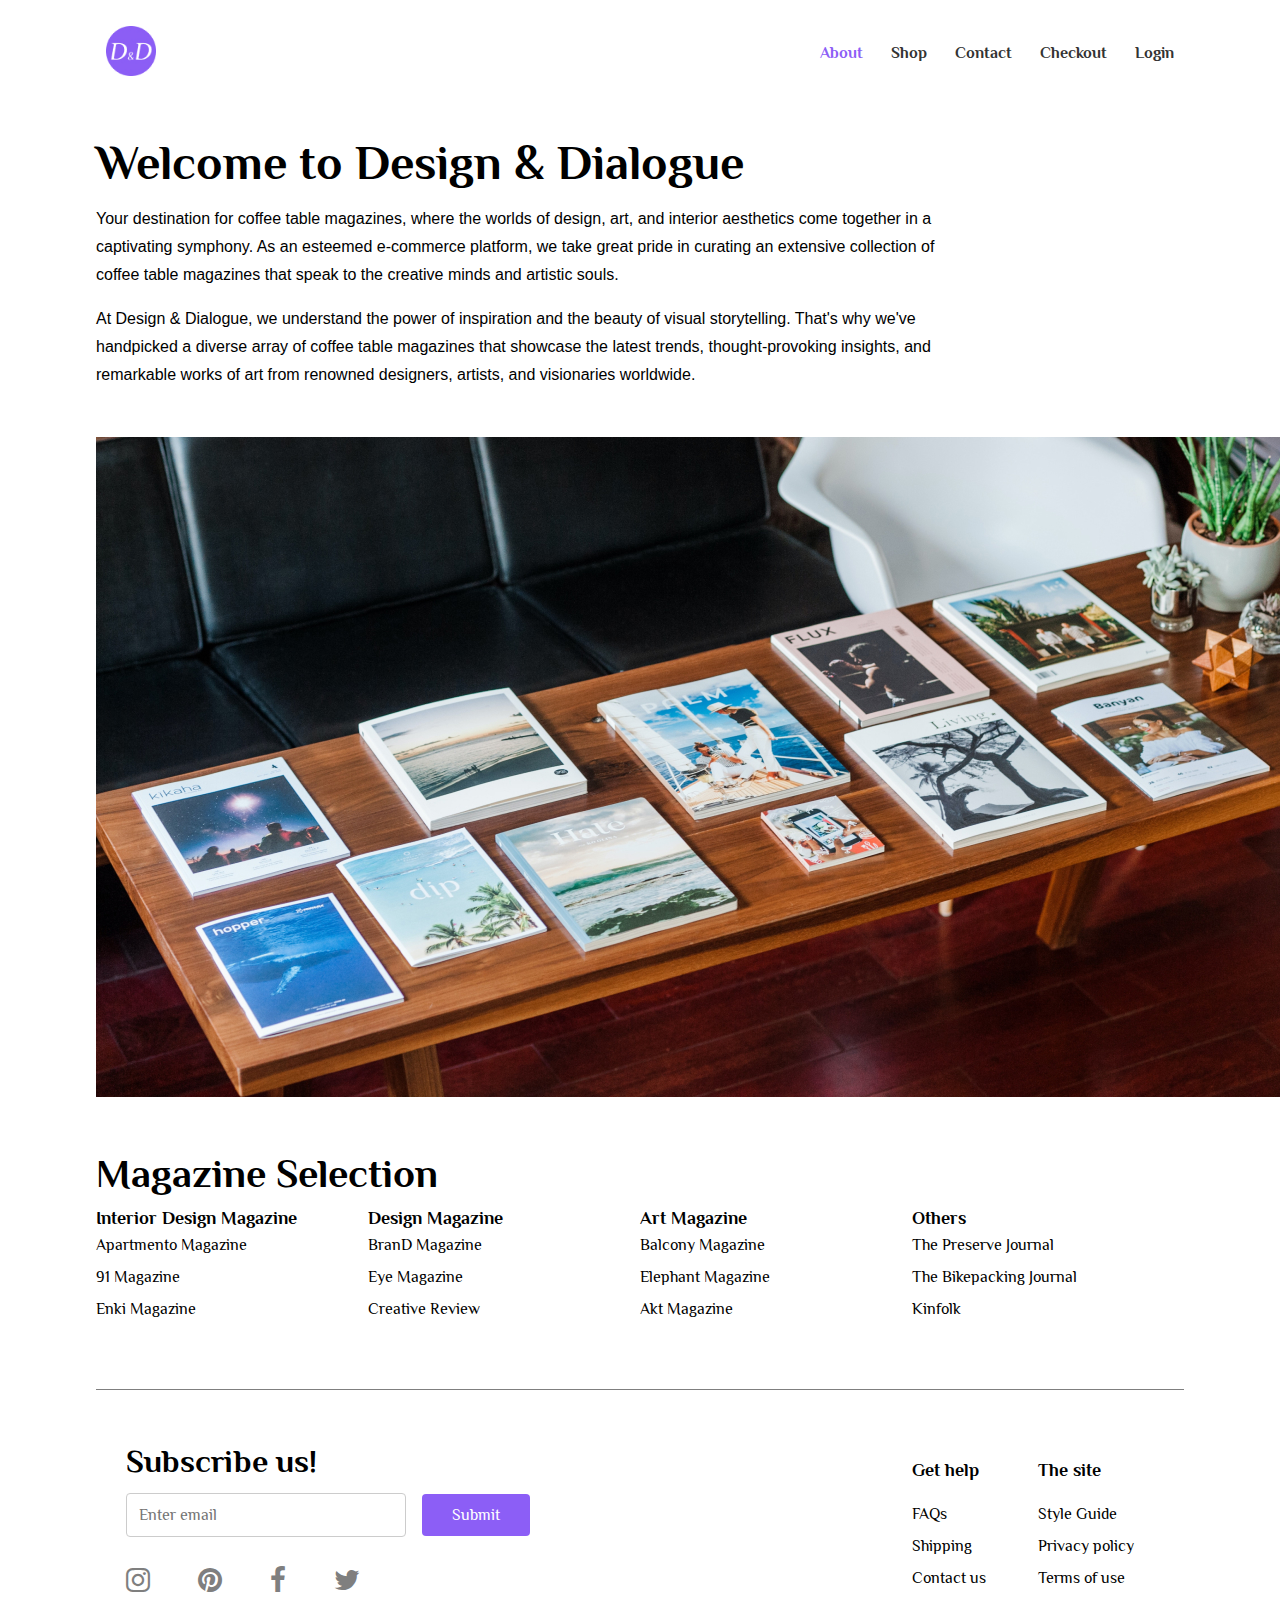
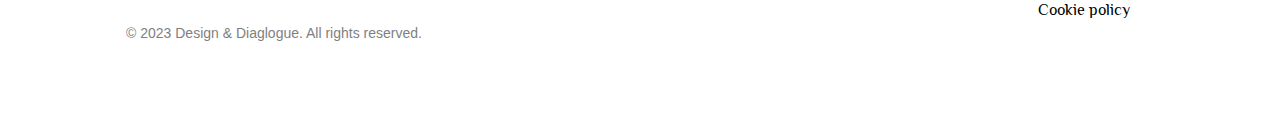
==== commit c318d16b: "update footer" ====
--- a/about.html
+++ b/about.html
@@ -22,7 +22,7 @@
             <li><a href="contact.html">Contact</a></li>
             <li><a href="checkout.html">Checkout</a></li>
             <li><a href="login.html">Login</a></li>
-            <li><a href="index.html">Style Guide</a></li>
+           
           </ul>
         </nav>
       </div>
@@ -127,6 +127,7 @@
       <h4 class="nav__title">The site</h4>
       
       <ul class="nav__ul">
+        <li><a href="index.html">Style Guide</a></li>
         <li>
           <a href="#">Privacy policy</a>
         </li>
@@ -139,9 +140,7 @@
           <a href="#">Cookie policy</a>
         </li>
         
-        <li>
-          <a href="#">Style guide</a>
-        </li>
+    
     
       </ul>
     </li>
--- a/css/main.css
+++ b/css/main.css
@@ -959,6 +959,40 @@
         flex-flow: column wrap;
       }
 
+
+      /* Mobile styles 
+.toggle-input {
+  display: none;
+}
+
+.toggle-label {
+  display: block;
+  font-size: 24px;
+  cursor: pointer;
+}
+
+.menu {
+  display: none;
+}
+
+.toggle-input:checked ~ .menu {
+  display: flex;
+  flex-direction: column;
+}
+
+.toggle-input:checked ~ .menu li {
+  margin: 10px 0;
+}
+
+.toggle-input:checked ~ .menu li a {
+  color: #333333;
+}
+
+.toggle-label:focus {
+  outline: none;
+}
+*/
+
   
        
     }
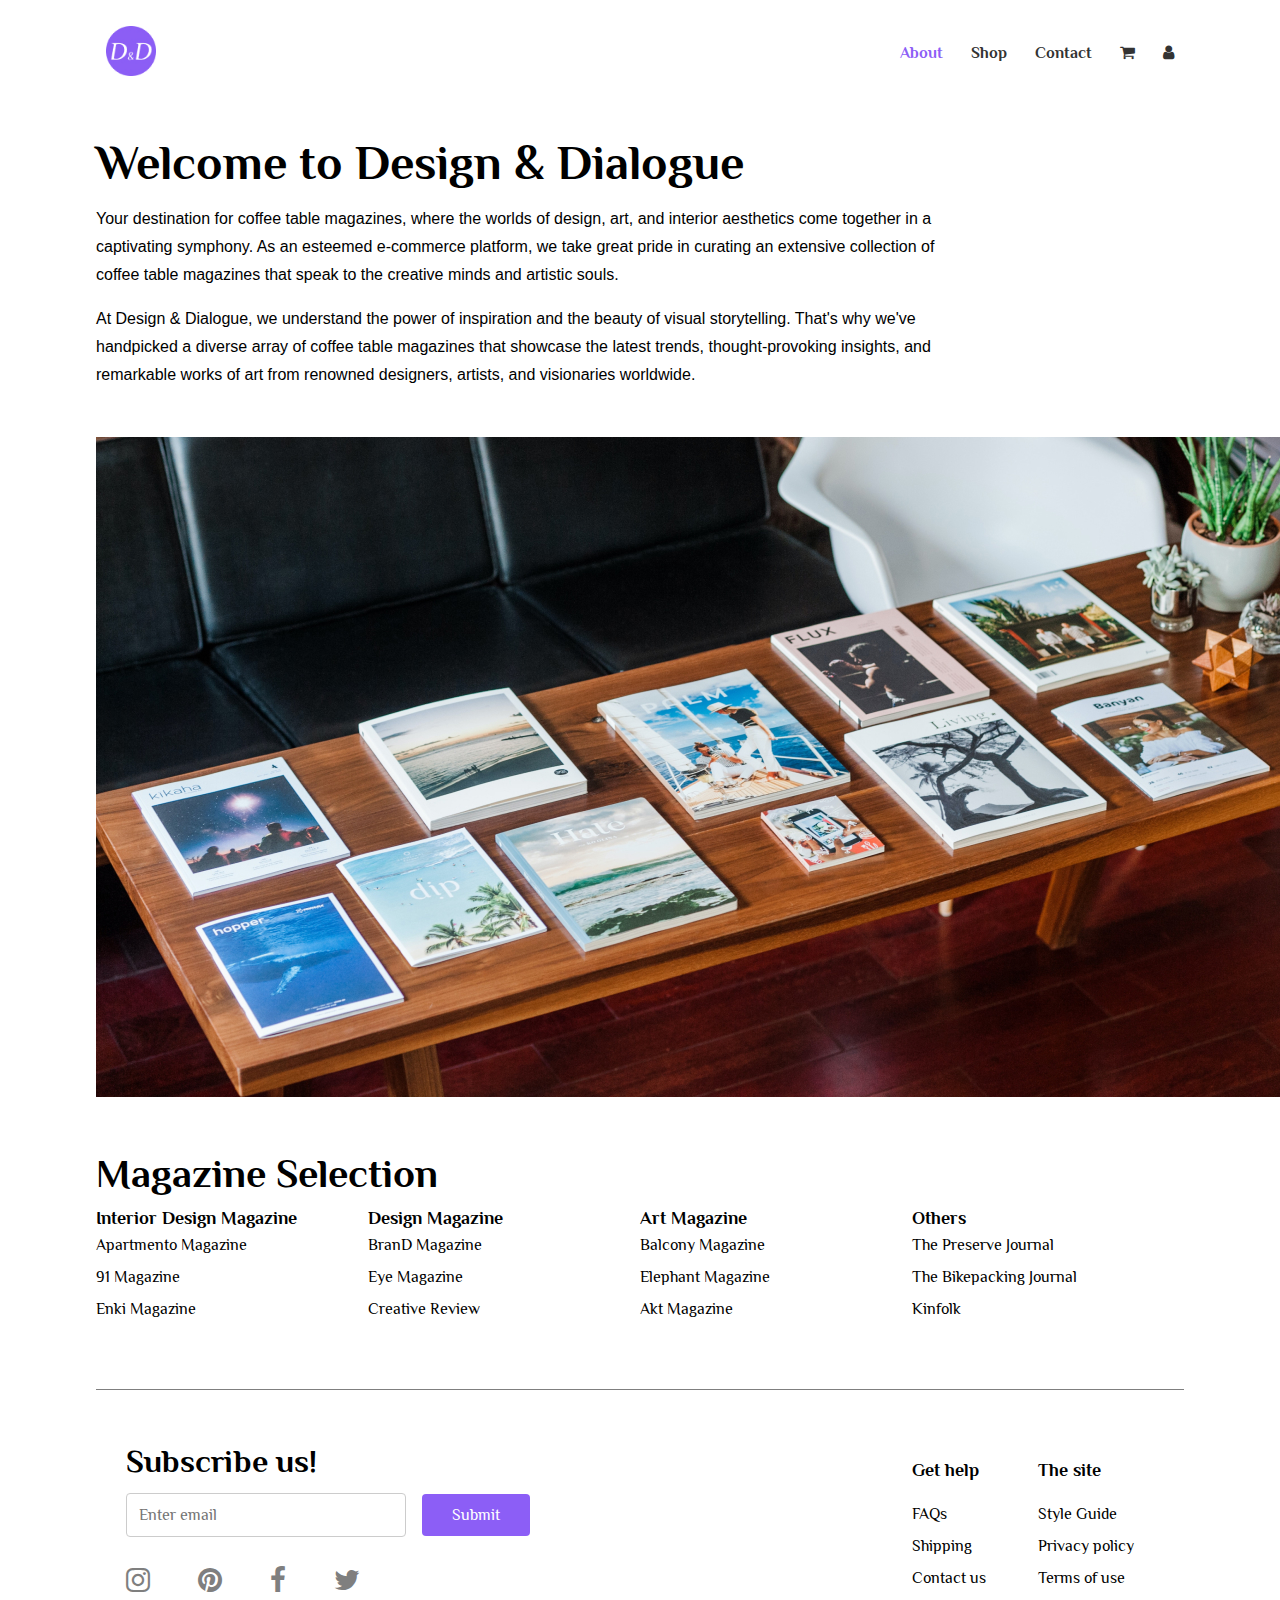
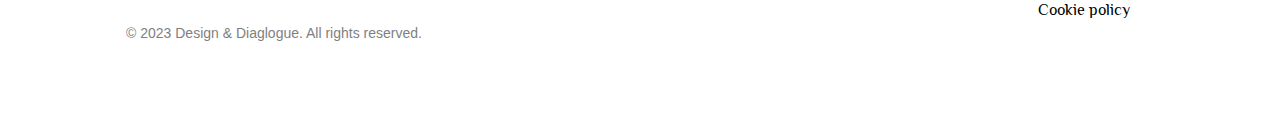
==== commit f0e6170c: "responsive update" ====
--- a/about.html
+++ b/about.html
@@ -20,8 +20,13 @@
             <li class="active"><a href="#">About</a></li>
             <li><a href="shopping.html">Shop</a></li>
             <li><a href="contact.html">Contact</a></li>
-            <li><a href="checkout.html">Checkout</a></li>
-            <li><a href="login.html">Login</a></li>
+            <li><a href="checkout.html"><i class="fa fa-shopping-cart" aria-hidden="true"></i></a></li>
+
+            <li><a href="login.html"><i class="fa fa-user" aria-hidden="true"></i></a></li>
+
+       
+
+
            
           </ul>
         </nav>
--- a/css/main.css
+++ b/css/main.css
@@ -22,6 +22,7 @@
 .element {
   padding-bottom: 3rem;
   margin-left: 20px;
+  border-top: 1px solid #7F7F7F;
 }
 
 
@@ -266,7 +267,7 @@
   display: flex;
   justify-content: space-between;
   flex-wrap: wrap;
-  margin-top: 20px;
+  margin-top: 40px;
 }
 
 .productCard{
@@ -590,6 +591,10 @@
     justify-content: space-between;
   }
 
+  .btnCheck button {
+    flex-basis: auto; /* Reset the flex-basis to auto */
+  }
+
   .items p {
     color: #909090;
     margin-top: 5px;
@@ -807,6 +812,7 @@
   .box2 H1 {
 
     font-size: 64px !important;
+    line-height: 1.3;
   }
 
   .box2 p{
@@ -820,19 +826,6 @@
 
  
 
-  .image-wrapper {
-    display: grid;
-    grid-row:    1;
-    grid-column: 3 ;
-    grid-auto-flow: 0;
-    gap: 20px;
-    order: -1;
-  }
-  .thumbnail {
-    display: grid;
-    grid: row 1px;;
-    grid-column: 1 / 4 ;
-  }
 
   .line {
     width: 40rem;
@@ -945,7 +938,12 @@
   }
   
     /** responsive **/
-    @media screen and (max-width: 600px) {
+    @media screen and (max-width: 768px) {
+
+      body{
+
+        margin: 1rem  2rem 1rem 2rem !important;
+      }
       .productCardContainer {
         flex-direction: column;
       }
@@ -958,8 +956,129 @@
         display: flex;
         flex-flow: column wrap;
       }
-
-
+/** home ***/
+      .container{
+        flex-flow: column wrap;
+        margin-top: 0;
+        gap:20px;
+      }
+
+      .box2 p{
+        font-size: 16px;
+        line-height: 28px;
+      }
+
+      .homeHero img{
+        width: 100%;
+      }
+
+      .box2 H1 {
+
+        font-size: 32px !important;
+        line-height: 1.3;
+      }
+
+      .subBox{
+        flex-flow: column wrap;
+        
+      }
+/** about***/
+      .aboutHero h1{
+        font-size: 32px !important;
+        line-height: 1.3;
+      }
+      .aboutHero img{
+        width: 100%;
+      }
+/**contact**/
+
+.contact-container{
+  margin-top: 0;
+  flex-flow: column wrap;
+  gap:20px;}
+
+/**checkout**/
+  .CartContainer {
+    width: 90%;
+ 
+  }
+ .leftCol{
+  flex-flow:column wrap;
+}
+
+.btnCheck{
+  flex-flow:column wrap;
+  gap:32px;
+}
+
+
+
+  .btn{
+   height:  28px;
+   width:  28px;
+  }
+  .Cart-Items {
+    flex-flow:column wrap;
+    margin-bottom:32px;
+    gap: 16px;
+  }
+
+  .about {
+    width: 100%;
+  }
+
+  .counter {
+    width: 30%;
+  }
+
+  .prices {
+    text-align: left;
+  }
+
+  .checkout {
+    width: 90%;
+   
+  }
+
+  .btnCheck button.reset {
+    flex-basis: 30%; /* Adjust the flex-basis to a specific value */
+  }
+
+ 
+
+
+  .Header,
+  .Cart-Items,
+  .checkout {
+    align-items: flex-start;
+  }
+
+  .payment-container{
+    flex-flow: column wrap;
+    gap:0px;
+  }
+
+  .loginForm h1{
+    font-size: 32px !important;
+  }
+  .loginForm, .loginForm input[type="submit"]{
+max-width: 100%;
+    
+  }
+  .magaSec h2{
+    line-height: 1.3;;
+  }
+
+    }
+
+    @media screen and (max-width: 400px){
+      .navbar{
+        flex-flow: column wrap;
+        gap:24px;
+      
+      }
+    }
+   
       /* Mobile styles 
 .toggle-input {
   display: none;
@@ -995,7 +1114,7 @@
 
   
        
-    }
+   
   
     .hover01 figure img {
       -webkit-transform: scale(1);
